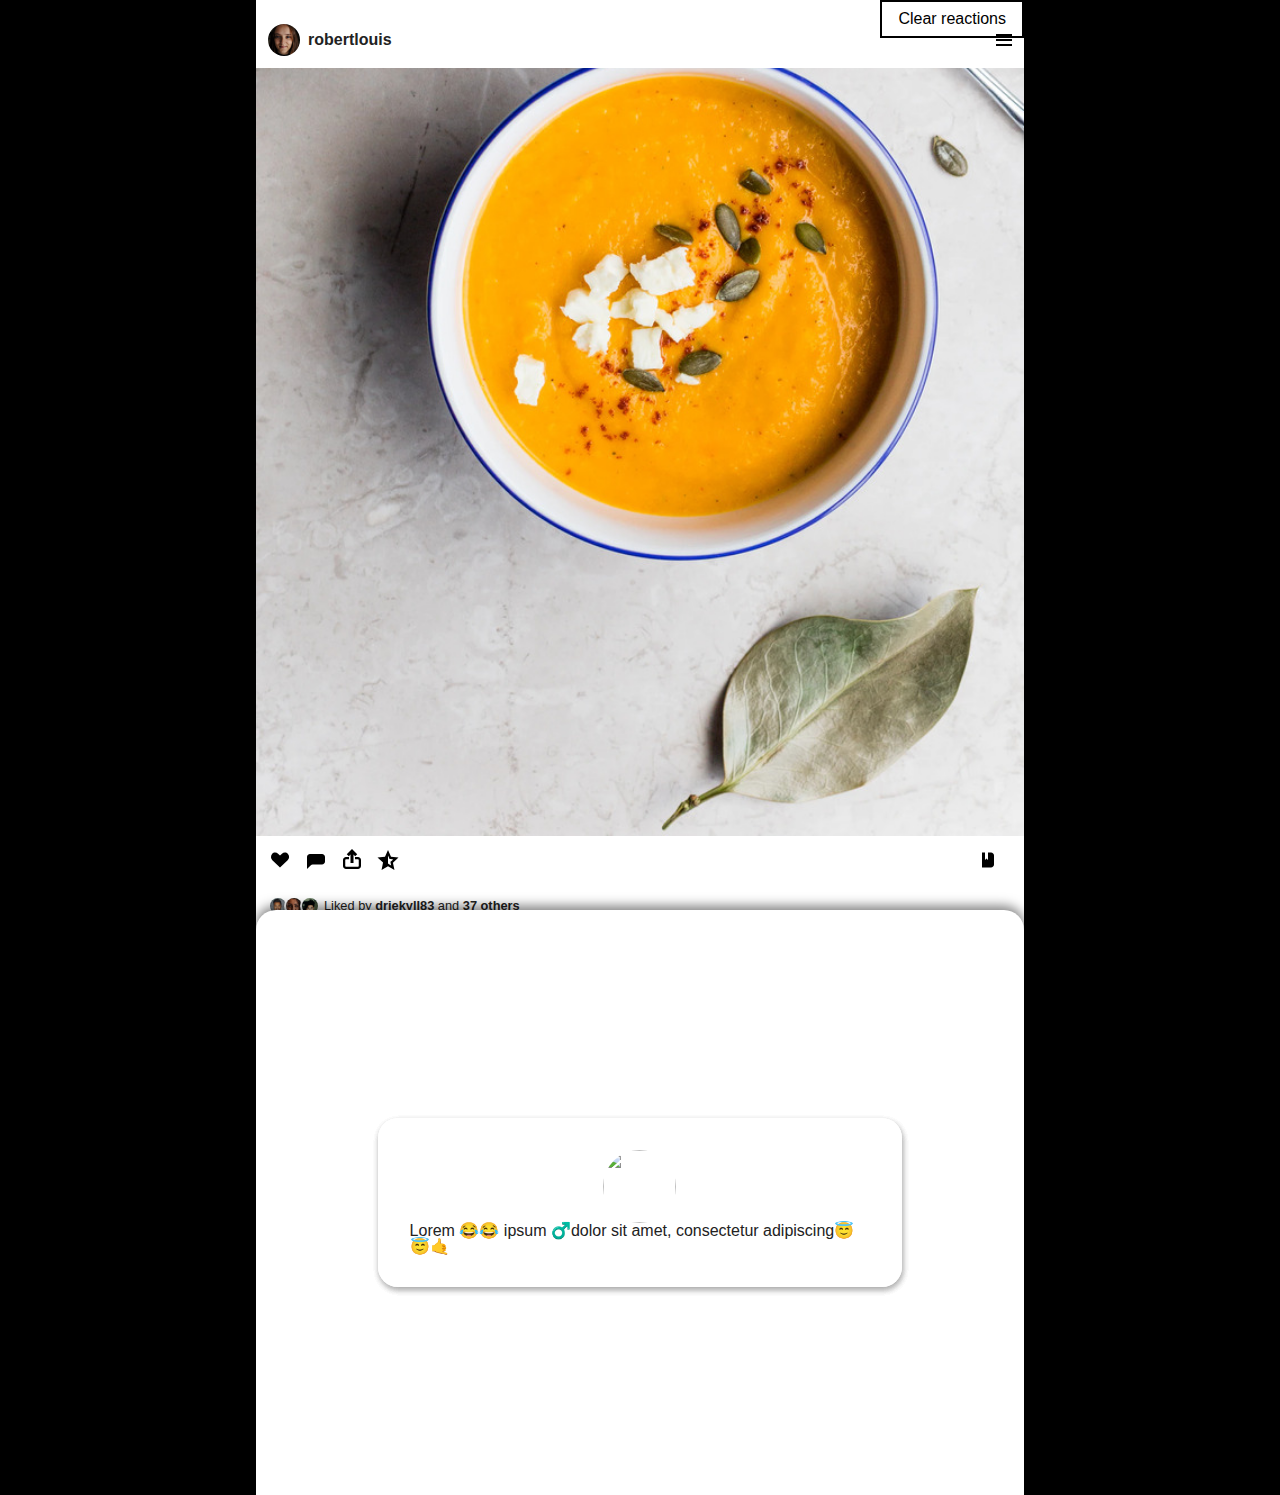
==== index.html @ 5d368ffd "code cleanup" ====
<!DOCTYPE html>
<html lang="en">
<head>
    <meta charset="UTF-8">
    <meta http-equiv="X-UA-Compatible" content="IE=edge">
    <meta name="viewport" content="width=device-width, initial-scale=1.0, minimum-scale=1.0, maximum-scale=1.0, user-scalable=no">
    <meta name="HandheldFriendly" content="true">
    <link rel="stylesheet" type="text/css" href="css/reset.css">
    <link rel="stylesheet" type="text/css" href="css/styles.css">
    <title>Assignment 1 - Designing Interactions</title>
    <script src="js/interact.min.js"></script>
</head>
<body id="body--index">
<div id="wrapper">
    <button type="button" onclick="clearReactions()" class="button button__clear">Clear reactions</button>
    <!-- post -->
    <div class="post__section">
        <div class="post__author">
            <div class="post__author__avatar">
                <img src="images/face-04.jpg" alt="">
            </div>
            <div class="post__author__name">robertlouis</div>
            <div class="post__author__menu">
                <img src="images/genericons/menu.svg" alt="">
            </div>
        </div>
        <div class="post__image">
            <img src="images/post-01.jpg" alt="">
        </div>
        <div class="post__actions">
            <div class="post__actions__like"><img src="images/genericons/heart.svg" alt=""></div>
            <div class="post__actions__comment"><img src="images/genericons/comment.svg" alt=""></div>
            <div class="post__actions__share"><img src="images/genericons/share.svg" alt=""></div>
            <button onclick="showDrawer()" class="post__actions__feedback">
                <img src="images/genericons/star-half.svg" alt=""></button>
            <div class="post__actions__bookmark"><img src="images/genericons/book.svg" alt=""></div>
        </div>
        <div class="post__meta">
                <span class="post__meta__avatars">
                    <span class="post__meta__avatar__image"><img src="images/face-01.jpg" alt=""></span>
                    <span class="post__meta__avatar__image"><img src="images/face-02.jpg" alt=""></span>
                    <span class="post__meta__avatar__image"><img src="images/face-03.jpg" alt=""></span>
                </span>
            Liked by&nbsp;
            <span class="post__meta__name">drjekyll83</span>
            &nbsp;and&nbsp;
            <span class="post__meta__others">37 others</span>
        </div>
        <div class="post__comments">
            <div class="post__comments__single">
                <span class="post__comments__single__author">@drjekyll83</span>
                <span class="post__comments__single__content">disco em plena sexta-feira de pandemia. 🤘</span>
            </div>
            <div class="post__comments__single">
                <span class="post__comments__single__author">@hydeinshadows</span>
                <span class="post__comments__single__content">infantilidade alienada do breganejo e abundam...</span>
            </div>
        </div>
    </div>
    <!-- hidden comments -->
    <div class="comment__section comment__section--hidden">
        <ol class="comments__wrapper">
            <li id="comment--1" class="comment draggable" style="z-index: 5">
                <img src="https://avataaars.io/?avatarStyle=Circle&topType=NoHair&accessoriesType=Sunglasses&hairColor=PastelPink&facialHairType=BeardMagestic&facialHairColor=BrownDark&clotheType=Hoodie&clotheColor=Gray01&eyeType=EyeRoll&eyebrowType=UpDownNatural&mouthType=Serious&skinColor=Black" style="display: block; height: 73px; width: 73px; border-radius: 100%;" alt="">
                <p>Lorem 😂😂 ipsum ️‍♂️dolor sit️ amet, consectetur adipiscing😇😇🤙</p>
            </li>
            <li id="comment--2" class="comment draggable" style="z-index: 4">
                <img src="https://avataaars.io/?avatarStyle=Circle&topType=LongHairBob&accessoriesType=Prescription01&hairColor=Black&facialHairType=Blank&clotheType=BlazerShirt&eyeType=Default&eyebrowType=RaisedExcited&mouthType=Grimace&skinColor=Brown" style="display: block; height: 73px; width: 73px; border-radius: 100%;" alt="">
                <p>Lorem 😂😂 ipsum ️‍♂️dolor sit️ amet, consectetur adipiscing😇😇🤙</p>
            </li>
            <li id="comment--3" class="comment draggable" style="z-index: 3">
                <img src="https://avataaars.io/?avatarStyle=Circle&topType=LongHairShavedSides&accessoriesType=Prescription01&facialHairType=BeardMagestic&facialHairColor=Brown&clotheType=ShirtCrewNeck&clotheColor=Heather&eyeType=Wink&eyebrowType=RaisedExcited&mouthType=Tongue&skinColor=Tanned'" style="display: block; height: 73px; width: 73px; border-radius: 100%;" alt="">
                <p>Lorem 😂😂 ipsum ️‍♂️dolor sit️ amet, consectetur adipiscing😇😇🤙</p>
            </li>
            <li id="comment--4" class="comment draggable" style="z-index: 2">
                <img src="https://avataaars.io/?avatarStyle=Circle&topType=LongHairFrida&accessoriesType=Round&facialHairType=Blank&clotheType=BlazerSweater&eyeType=Surprised&eyebrowType=FlatNatural&mouthType=Disbelief&skinColor=Pale" style="display: block; height: 73px; width: 73px; border-radius: 100%;" alt="">
                <p>Lorem 😂😂 ipsum ️‍♂️dolor sit️ amet, consectetur adipiscing😇😇🤙</p>
            </li>
            <li id="comment--5" class="comment comment--last" style="z-index: 1">
                <a href="stats.html" class="button button__stats">Go to stats</a>
            </li>
        </ol>
        <div class="dropzones__wrapper dropzones--hidden">
            <div class="dropzones__rotator">
                <div id="like-dropzone" class="dropzone"></div>
                <div id="dislike-dropzone" class="dropzone"></div>
                <div id="superLike-dropzone" class="dropzone"></div>
                <div id="superDislike-dropzone" class="dropzone"></div>
            </div>
        </div>
    </div>

</div>
<script defer src="js/script.js"></script>
</body>
</html>
---- css/styles.css ----
html, body, #wrapper {
    touch-action: none; /* disable zoom and other gestures on mobile */
}

body {
    overflow-y: hidden;
    font-family: sans-serif;
    background-color: #000;
}

h1 {
    font-family: sans-serif;
    font-weight: bold;
    font-size: 2rem;
}

#wrapper {
    max-width: 768px;
    height: 100vh;
    margin: 0 auto;
    padding: 0;
    position: relative;
    box-sizing: border-box;
    z-index: 1; /* needed for post__section */
}

.button {
    position: absolute;
    padding: 0.5rem 1rem;
    border: 2px solid black;
    font-family: sans-serif;
    color: black;
    display: block;
    width: max-content;
}

.button:hover {
    color: white;
    background-color: black;
}

.button__stats {
    left: 0;
    border-radius: 100px;
    position: relative;
    padding: 1rem 2rem;
}

.button__clear {
    right: 0;
}

.post__section {
    position: relative;
    z-index: -1;
    display: flex;
    flex-direction: column;
    padding: 24px 0;
    background-color: #fff;
    font-size: 1.0rem;
    font-family: 'Helvetica Neue', 'Helvetica', 'Arial', sans-serif;
    border-radius: 0;
    transform: scale(1, 1);
    transition: all 350ms cubic-bezier(0.25, 1, 0.5, 1);
}

.post__section--smaller {
    border-radius: 20px;
    transform: scale(0.9, 0.9);
}

.post__section article {
    width: max-content;
    margin: 0 auto;
    display: flex;
    flex-direction: column;
    padding: 1rem;
    background-color: white;
    box-shadow: 1px 3px 6px rgba(0, 0, 0, 0.1);
}

.comment__section {
    width: 100%;
    height: 65vh;
    position: absolute;
    background-color: #fff;
    transition: all 350ms cubic-bezier(0.25, 1, 0.5, 1);
    box-shadow: 0 -4px 12px rgba(0, 0, 0, 0.5);
    border-radius: 20px 20px 0 0;
    overflow: hidden;
    bottom: 0;
}

.comment__section--hidden {
    bottom: calc(-65vh - 10px);
}

.comments__wrapper {
    display: flex;
    justify-content: center;
    align-items: center;
    position: absolute;
    top: 50%;
    left: 50%;
    right: 50%;
    bottom: 50%;
    width: 100%;
    transform: translate(-50%, -50%);
    height: 200px;
    z-index: 1;
}

.comment {
    position: absolute;
    font-family: sans-serif;
    font-size: 1rem;
    padding: 2rem;
    display: flex;
    background-color: white;
    box-shadow: 1px 3px 6px rgba(0, 0, 0, 0.1);
    z-index: 1;
    width: 60%;
    border-radius: 20px;
    flex-direction: column;
    justify-content: center;
    align-items: center;
    transition: background-color 350ms cubic-bezier(0.25, 1, 0.5, 1), border-radius 350ms cubic-bezier(0.25, 1, 0.5, 1), width 350ms cubic-bezier(0.25, 1, 0.5, 1), transform 350ms, opacity 350ms;
}

.comment img, .comment p {
    pointer-events: none;
    -webkit-touch-callout: none; /* iOS Safari */
    -webkit-user-select: none; /* Safari */
    -khtml-user-select: none; /* Konqueror HTML */
    -moz-user-select: none; /* Old versions of Firefox */
    -ms-user-select: none; /* Internet Explorer/Edge */
    user-select: none;
    /* Non-prefixed version, currently
                                     supported by Chrome, Edge, Opera and Firefox */
}

.comment--last {
    width: fit-content;
    border-radius: 20px;
    background-color: transparent;
    box-shadow: none;
    pointer-events: auto;
}

.comment:first-of-type {
    z-index: 2;
}

.comment--dragging {
    border-radius: 100%;
    width: 73px;
    height: 73px;
    padding: 0;
    transition: background-color 350ms cubic-bezier(0.25, 1, 0.5, 1), border-radius 350ms cubic-bezier(0.25, 1, 0.5, 1), width 350ms cubic-bezier(0.25, 1, 0.5, 1), transform 0ms, opacity 350ms;
}

.comment--hidden {
    transform: translateY(100%);
    opacity: 0;
}

.comment--dragging p {
    opacity: 0;
    width: 0;
    height: 0;
}

.dropzones__wrapper {
    position: relative;
    width: 100%;
    height: 100%;
    min-height: 300px;
    display: block;
    overflow: hidden;
    background-color: white;
}

.dropzones--hidden {
    display: none;
}

.dropzones--hidden .dropzones__rotator {
    opacity: 0;
}

.dropzones__rotator {
    transform: rotate(45deg) scale(1.5);
    margin: 0 auto;
    height: 100%;
    width: 100%;
    transition: opacity 350ms cubic-bezier(0.25, 1, 0.5, 1);
}

.dropzone {
    z-index: 0;
    position: absolute;
    width: 50%;
    height: 50%;
    background: var(--dropzoneColor, #fff);
    transition: 0.2s;
}

.drop-target {
    filter: brightness(80%)
}

#like-dropzone {
    left: 0;
    top: 0;
    --dropzoneColor: linear-gradient(45deg, #F7C773 0%, #F8B27E 100%);
}

#dislike-dropzone {
    right: 0;
    top: 0;
    --dropzoneColor: linear-gradient(90deg, #FD8980 0%, #D45E70 102.43%);
}

#superLike-dropzone {
    bottom: 0;
    left: 0;
    --dropzoneColor: linear-gradient(180deg, #52C1EB 0%, #6D8DD5 100%);
}

#superDislike-dropzone {
    bottom: 0;
    right: 0;
    --dropzoneColor: linear-gradient(270deg, #53F6CF 0%, #4CEA8D 100%);
}

#body--stats li {
    margin: 1rem 0;
    font-family: sans-serif;
    font-size: 1.75rem;
}

#body--stats li span {
    font-weight: bold;
}

/* post */
.post__author {
    display: flex;
    flex-direction: row;
    align-items: center;
    margin: 0 0 12px;
    padding: 0 12px;
}

.post__author__avatar {
    display: flex;
    flex-direction: row;
    align-items: center;
    flex-grow: 0;
    width: 32px;
    height: 32px;
    margin-right: 8px;
    border-radius: 50%;
    overflow: hidden;
}

.post__author__avatar img {
    width: 100%;
    height: auto;
}

.post__author__name {
    flex-grow: 1;
    font-weight: 600;
}

.post__author__menu {
    flex-grow: 0;
}

.post__author__menu img {
    width: 16px;
    height: 16px;
}

.post__image {
    display: flex;
    flex-direction: row;
    align-items: flex-end;
    width: 100%;
    height: 0;
    padding-top: 100%; /* hack to make height equal to width */
    margin: 0 0 12px;
    overflow: hidden;
}

.post__image img {
    width: 100%;
    height: auto;
}

.post__actions {
    display: flex;
    flex-direction: row;
    align-items: center;
    width: auto;
    margin: 0 0 24px;
    padding: 0 12px;
}

.post__actions__like,
.post__actions__comment,
.post__actions__share,
.post__actions__feedback,
.post__actions__bookmark {
    margin-right: 12px;
}

.post__actions__like img,
.post__actions__comment img,
.post__actions__share img,
.post__actions__feedback img,
.post__actions__bookmark img {
    width: 24px;
    height: 24px;
}

.post__actions__bookmark {
    margin-left: auto;
}

.post__meta {
    display: flex;
    flex-direction: row;
    align-items: center;
    width: auto;
    margin: 0 0 24px;
    padding: 0 12px;
    font-size: 0.8rem;
}

.post__meta__avatars {
    display: flex;
    flex-direction: row;
    align-items: center;
    margin-right: 8px;
}

.post__meta__avatar__image {
    width: 16px;
    height: 16px;
    margin-right: -4px;
    border-radius: 50%;
    border: 2px solid #fff;
    overflow: hidden;
}

.post__meta__avatar__image img {
    width: 100%;
    height: auto;
}

.post__meta__name,
.post__meta__others {
    font-weight: 600;
}

.post__comments {
    display: block;
    width: auto;
    margin: 0 0 12px;
    padding: 0 12px;
    font-size: 0.9rem;
}

.post__comments__single {
    display: block;
    margin: 0 0 12px;
}

.post__comments__single__author {
    font-weight: 600;
}

.post__comments__single__content {
}
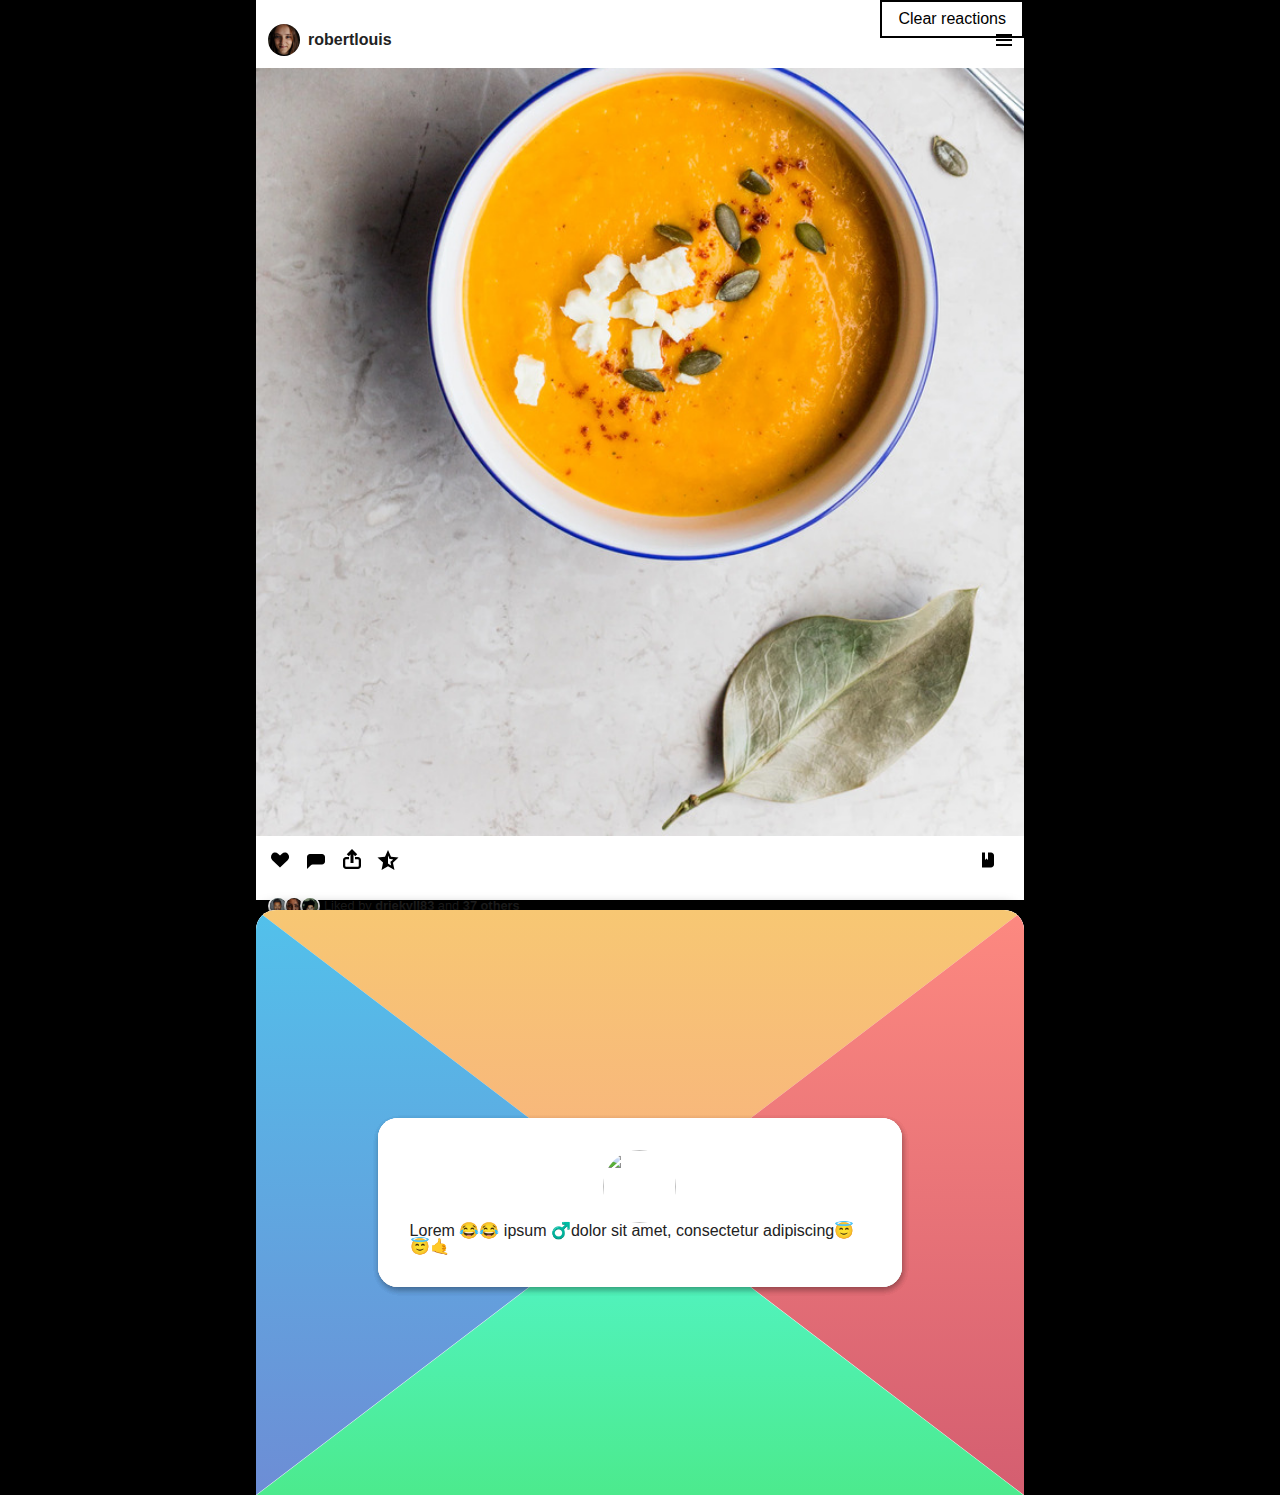
==== commit c9b5decf: "replace rotated square elements with svg for drop zones" ====
--- a/index.html
+++ b/index.html
@@ -81,11 +81,51 @@
             </li>
         </ol>
         <div class="dropzones__wrapper dropzones--hidden">
-            <div class="dropzones__rotator">
-                <div id="like-dropzone" class="dropzone"></div>
-                <div id="dislike-dropzone" class="dropzone"></div>
-                <div id="superLike-dropzone" class="dropzone"></div>
-                <div id="superDislike-dropzone" class="dropzone"></div>
+            <!--
+            <div id="like-dropzone" class="dropzone"></div>
+            <div id="dislike-dropzone" class="dropzone"></div>
+            <div id="superLike-dropzone" class="dropzone"></div>
+            <div id="superDislike-dropzone" class="dropzone"></div>
+            -->
+
+            <div id="dropzone__up-container">
+                <svg id="like-dropzone" class="dropzone" width="100%" height="100%" viewBox="0 0 100 100" preserveAspectRatio="none" xmlns="http://www.w3.org/2000/svg">
+                    <linearGradient x1="0" y1="0" x2="0" y2="100%" id="gradient-up">
+                        <stop class="dropzone-gradient-up--top" offset="0"/>
+                        <stop class="dropzone-gradient-up--bottom" offset="100%"/>
+                    </linearGradient>
+                    <path d="M0,0L50,100L100,0L0,0Z" fill="url(#gradient-up)" />
+                </svg>
+            </div>
+
+            <div id="dropzone__right-container">
+                <svg id="dislike-dropzone" class="dropzone" width="100%" height="100%" viewBox="0 0 100 100" preserveAspectRatio="none" xmlns="http://www.w3.org/2000/svg">
+                    <linearGradient x1="0" y1="0" x2="0" y2="100%" id="gradient-right">
+                        <stop class="dropzone-gradient-right--top" offset="0"/>
+                        <stop class="dropzone-gradient-right--bottom" offset="100%"/>
+                    </linearGradient>
+                    <path d="M0,50L100,100L100,0L0,50Z" fill="url(#gradient-right)" />
+                </svg>
+            </div>
+
+            <div id="dropzone__down-container">
+                <svg id="superDislike-dropzone" class="dropzone" width="100%" height="100%" viewBox="0 0 100 100" preserveAspectRatio="none" xmlns="http://www.w3.org/2000/svg">
+                    <linearGradient x1="0" y1="0" x2="0" y2="100%" id="gradient-down">
+                        <stop class="dropzone-gradient-down--top" offset="0"/>
+                        <stop class="dropzone-gradient-down--bottom" offset="100%"/>
+                    </linearGradient>
+                    <path d="M0,100L100,100L50,0L0,100Z" fill="url(#gradient-down)" />
+                </svg>
+            </div>
+
+            <div id="dropzone__left-container">
+                <svg id="superLike-dropzone" class="dropzone" width="100%" height="100%" viewBox="0 0 100 100" preserveAspectRatio="none" xmlns="http://www.w3.org/2000/svg">
+                    <linearGradient x1="0" y1="0" x2="0" y2="100%" id="gradient-left">
+                        <stop class="dropzone-gradient-left--top" offset="0"/>
+                        <stop class="dropzone-gradient-left--bottom" offset="100%"/>
+                    </linearGradient>
+                    <path d="M0,100L100,50L0,0L0,100Z" fill="url(#gradient-left)" />
+                </svg>
             </div>
         </div>
     </div>
--- a/css/styles.css
+++ b/css/styles.css
@@ -1,3 +1,14 @@
+:root {
+    --dropzone-up--top: #F7C773;
+    --dropzone-up--bottom: #F8B27E;
+    --dropzone-right--top: #FD8980;
+    --dropzone-right--bottom: #D45E70;
+    --dropzone-left--top: #52C1EB;
+    --dropzone-left--bottom: #6D8DD5;
+    --dropzone-down--top: #53F6CF;
+    --dropzone-down--bottom: #4CEA8D;
+}
+
 html, body, #wrapper {
     touch-action: none; /* disable zoom and other gestures on mobile */
 }
@@ -52,9 +63,9 @@
 
 .post__section {
     position: relative;
-    z-index: -1;
     display: flex;
     flex-direction: column;
+    height: calc(100% - 48px);
     padding: 24px 0;
     background-color: #fff;
     font-size: 1.0rem;
@@ -62,6 +73,7 @@
     border-radius: 0;
     transform: scale(1, 1);
     transition: all 350ms cubic-bezier(0.25, 1, 0.5, 1);
+    z-index: -1;
 }
 
 .post__section--smaller {
@@ -181,15 +193,15 @@
 }
 
 .dropzones--hidden {
-    display: none;
+    /*display: none;*/
 }
 
 .dropzones--hidden .dropzones__rotator {
-    opacity: 0;
+    /*opacity: 0;*/
 }
 
 .dropzones__rotator {
-    transform: rotate(45deg) scale(1.5);
+    /*transform: rotate(45deg) scale(1.5);*/
     margin: 0 auto;
     height: 100%;
     width: 100%;
@@ -199,9 +211,10 @@
 .dropzone {
     z-index: 0;
     position: absolute;
-    width: 50%;
-    height: 50%;
-    background: var(--dropzoneColor, #fff);
+    width: 100%;
+    height: 100%;
+    /*background: var(--dropzoneColor, #fff);*/
+    background-color: transparent;
     transition: 0.2s;
 }
 
@@ -212,25 +225,98 @@
 #like-dropzone {
     left: 0;
     top: 0;
-    --dropzoneColor: linear-gradient(45deg, #F7C773 0%, #F8B27E 100%);
+    /*--dropzoneColor: linear-gradient(45deg, #F7C773 0%, #F8B27E 100%);*/
+    background-color: transparent;
 }
 
 #dislike-dropzone {
     right: 0;
     top: 0;
-    --dropzoneColor: linear-gradient(90deg, #FD8980 0%, #D45E70 102.43%);
+    /*--dropzoneColor: linear-gradient(90deg, #FD8980 0%, #D45E70 102.43%);*/
+    background-color: transparent;
 }
 
 #superLike-dropzone {
     bottom: 0;
     left: 0;
-    --dropzoneColor: linear-gradient(180deg, #52C1EB 0%, #6D8DD5 100%);
+    /*--dropzoneColor: linear-gradient(180deg, #52C1EB 0%, #6D8DD5 100%);*/
+    background-color: transparent;
 }
 
 #superDislike-dropzone {
     bottom: 0;
     right: 0;
-    --dropzoneColor: linear-gradient(270deg, #53F6CF 0%, #4CEA8D 100%);
+    /*--dropzoneColor: linear-gradient(270deg, #53F6CF 0%, #4CEA8D 100%);*/
+    background-color: transparent;
+}
+
+#dropzone__up-container {
+    /* top */
+    position: absolute;
+    top: 0;
+    bottom: 50%;
+    left: 0;
+    right: 0;
+}
+
+#dropzone__right-container {
+    /* right */
+    position: absolute;
+    top: 0;
+    bottom: 0;
+    left: 50%;
+    right: 0;
+}
+
+#dropzone__down-container {
+    /* bottom */
+    position: absolute;
+    top: 50%;
+    bottom: 0;
+    left: 0;
+    right: 0;
+}
+
+#dropzone__left-container {
+    /* left */
+    position: absolute;
+    top: 0;
+    bottom: 0;
+    left: 0;
+    right: 50%;
+}
+
+/* svg gradients */
+.dropzone-gradient-up--top {
+    stop-color: var(--dropzone-up--top);
+}
+
+.dropzone-gradient-up--bottom {
+    stop-color: var(--dropzone-up--bottom);
+}
+
+.dropzone-gradient-right--top {
+    stop-color: var(--dropzone-right--top);
+}
+
+.dropzone-gradient-right--bottom {
+    stop-color: var(--dropzone-right--bottom);
+}
+
+.dropzone-gradient-left--top {
+    stop-color: var(--dropzone-left--top);
+}
+
+.dropzone-gradient-left--bottom {
+    stop-color: var(--dropzone-left--bottom);
+}
+
+.dropzone-gradient-down--top {
+    stop-color: var(--dropzone-down--top);
+}
+
+.dropzone-gradient-down--bottom {
+    stop-color: var(--dropzone-down--bottom);
 }
 
 #body--stats li {
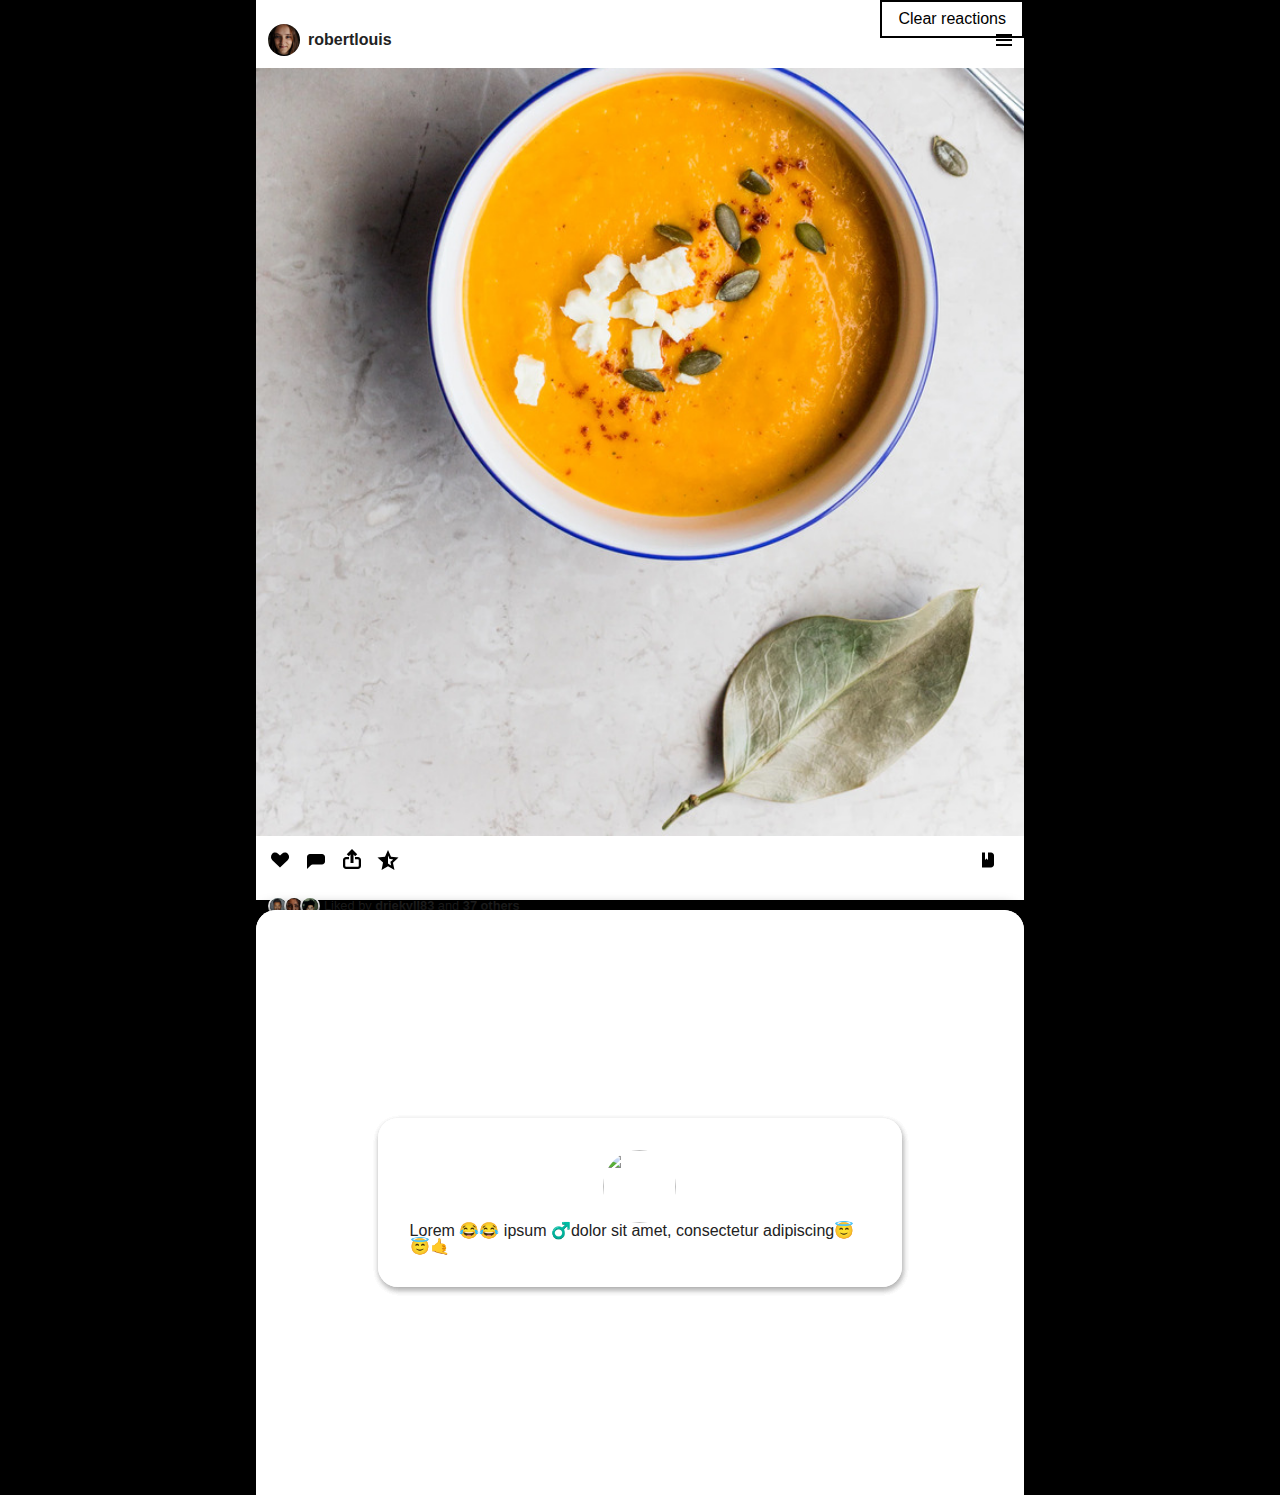
==== commit 96b7827e: "dropzone opacity transition fix" ====
--- a/index.html
+++ b/index.html
@@ -81,51 +81,53 @@
             </li>
         </ol>
         <div class="dropzones__wrapper dropzones--hidden">
-            <!--
-            <div id="like-dropzone" class="dropzone"></div>
-            <div id="dislike-dropzone" class="dropzone"></div>
-            <div id="superLike-dropzone" class="dropzone"></div>
-            <div id="superDislike-dropzone" class="dropzone"></div>
-            -->
+            <div class="dropzones__container dropzones__container--hidden">
+                <!--
+                <div id="like-dropzone" class="dropzone"></div>
+                <div id="dislike-dropzone" class="dropzone"></div>
+                <div id="superLike-dropzone" class="dropzone"></div>
+                <div id="superDislike-dropzone" class="dropzone"></div>
+                -->
 
-            <div id="dropzone__up-container">
-                <svg id="like-dropzone" class="dropzone" width="100%" height="100%" viewBox="0 0 100 100" preserveAspectRatio="none" xmlns="http://www.w3.org/2000/svg">
-                    <linearGradient x1="0" y1="0" x2="0" y2="100%" id="gradient-up">
-                        <stop class="dropzone-gradient-up--top" offset="0"/>
-                        <stop class="dropzone-gradient-up--bottom" offset="100%"/>
-                    </linearGradient>
-                    <path d="M0,0L50,100L100,0L0,0Z" fill="url(#gradient-up)" />
-                </svg>
-            </div>
+                <div id="dropzone__up-container">
+                    <svg id="like-dropzone" class="dropzone" width="100%" height="100%" viewBox="0 0 100 100" preserveAspectRatio="none" xmlns="http://www.w3.org/2000/svg">
+                        <linearGradient x1="0" y1="0" x2="0" y2="100%" id="gradient-up">
+                            <stop class="dropzone-gradient-up--top" offset="0"/>
+                            <stop class="dropzone-gradient-up--bottom" offset="100%"/>
+                        </linearGradient>
+                        <path d="M0,0L50,100L100,0L0,0Z" fill="url(#gradient-up)" />
+                    </svg>
+                </div>
 
-            <div id="dropzone__right-container">
-                <svg id="dislike-dropzone" class="dropzone" width="100%" height="100%" viewBox="0 0 100 100" preserveAspectRatio="none" xmlns="http://www.w3.org/2000/svg">
-                    <linearGradient x1="0" y1="0" x2="0" y2="100%" id="gradient-right">
-                        <stop class="dropzone-gradient-right--top" offset="0"/>
-                        <stop class="dropzone-gradient-right--bottom" offset="100%"/>
-                    </linearGradient>
-                    <path d="M0,50L100,100L100,0L0,50Z" fill="url(#gradient-right)" />
-                </svg>
-            </div>
+                <div id="dropzone__right-container">
+                    <svg id="dislike-dropzone" class="dropzone" width="100%" height="100%" viewBox="0 0 100 100" preserveAspectRatio="none" xmlns="http://www.w3.org/2000/svg">
+                        <linearGradient x1="0" y1="0" x2="0" y2="100%" id="gradient-right">
+                            <stop class="dropzone-gradient-right--top" offset="0"/>
+                            <stop class="dropzone-gradient-right--bottom" offset="100%"/>
+                        </linearGradient>
+                        <path d="M0,50L100,100L100,0L0,50Z" fill="url(#gradient-right)" />
+                    </svg>
+                </div>
 
-            <div id="dropzone__down-container">
-                <svg id="superDislike-dropzone" class="dropzone" width="100%" height="100%" viewBox="0 0 100 100" preserveAspectRatio="none" xmlns="http://www.w3.org/2000/svg">
-                    <linearGradient x1="0" y1="0" x2="0" y2="100%" id="gradient-down">
-                        <stop class="dropzone-gradient-down--top" offset="0"/>
-                        <stop class="dropzone-gradient-down--bottom" offset="100%"/>
-                    </linearGradient>
-                    <path d="M0,100L100,100L50,0L0,100Z" fill="url(#gradient-down)" />
-                </svg>
-            </div>
+                <div id="dropzone__down-container">
+                    <svg id="superDislike-dropzone" class="dropzone" width="100%" height="100%" viewBox="0 0 100 100" preserveAspectRatio="none" xmlns="http://www.w3.org/2000/svg">
+                        <linearGradient x1="0" y1="0" x2="0" y2="100%" id="gradient-down">
+                            <stop class="dropzone-gradient-down--top" offset="0"/>
+                            <stop class="dropzone-gradient-down--bottom" offset="100%"/>
+                        </linearGradient>
+                        <path d="M0,100L100,100L50,0L0,100Z" fill="url(#gradient-down)" />
+                    </svg>
+                </div>
 
-            <div id="dropzone__left-container">
-                <svg id="superLike-dropzone" class="dropzone" width="100%" height="100%" viewBox="0 0 100 100" preserveAspectRatio="none" xmlns="http://www.w3.org/2000/svg">
-                    <linearGradient x1="0" y1="0" x2="0" y2="100%" id="gradient-left">
-                        <stop class="dropzone-gradient-left--top" offset="0"/>
-                        <stop class="dropzone-gradient-left--bottom" offset="100%"/>
-                    </linearGradient>
-                    <path d="M0,100L100,50L0,0L0,100Z" fill="url(#gradient-left)" />
-                </svg>
+                <div id="dropzone__left-container">
+                    <svg id="superLike-dropzone" class="dropzone" width="100%" height="100%" viewBox="0 0 100 100" preserveAspectRatio="none" xmlns="http://www.w3.org/2000/svg">
+                        <linearGradient x1="0" y1="0" x2="0" y2="100%" id="gradient-left">
+                            <stop class="dropzone-gradient-left--top" offset="0"/>
+                            <stop class="dropzone-gradient-left--bottom" offset="100%"/>
+                        </linearGradient>
+                        <path d="M0,100L100,50L0,0L0,100Z" fill="url(#gradient-left)" />
+                    </svg>
+                </div>
             </div>
         </div>
     </div>
--- a/css/styles.css
+++ b/css/styles.css
@@ -196,12 +196,11 @@
     /*display: none;*/
 }
 
-.dropzones--hidden .dropzones__rotator {
-    /*opacity: 0;*/
-}
-
-.dropzones__rotator {
-    /*transform: rotate(45deg) scale(1.5);*/
+.dropzones--hidden .dropzones__container {
+    opacity: 0;
+}
+
+.dropzones__container {
     margin: 0 auto;
     height: 100%;
     width: 100%;
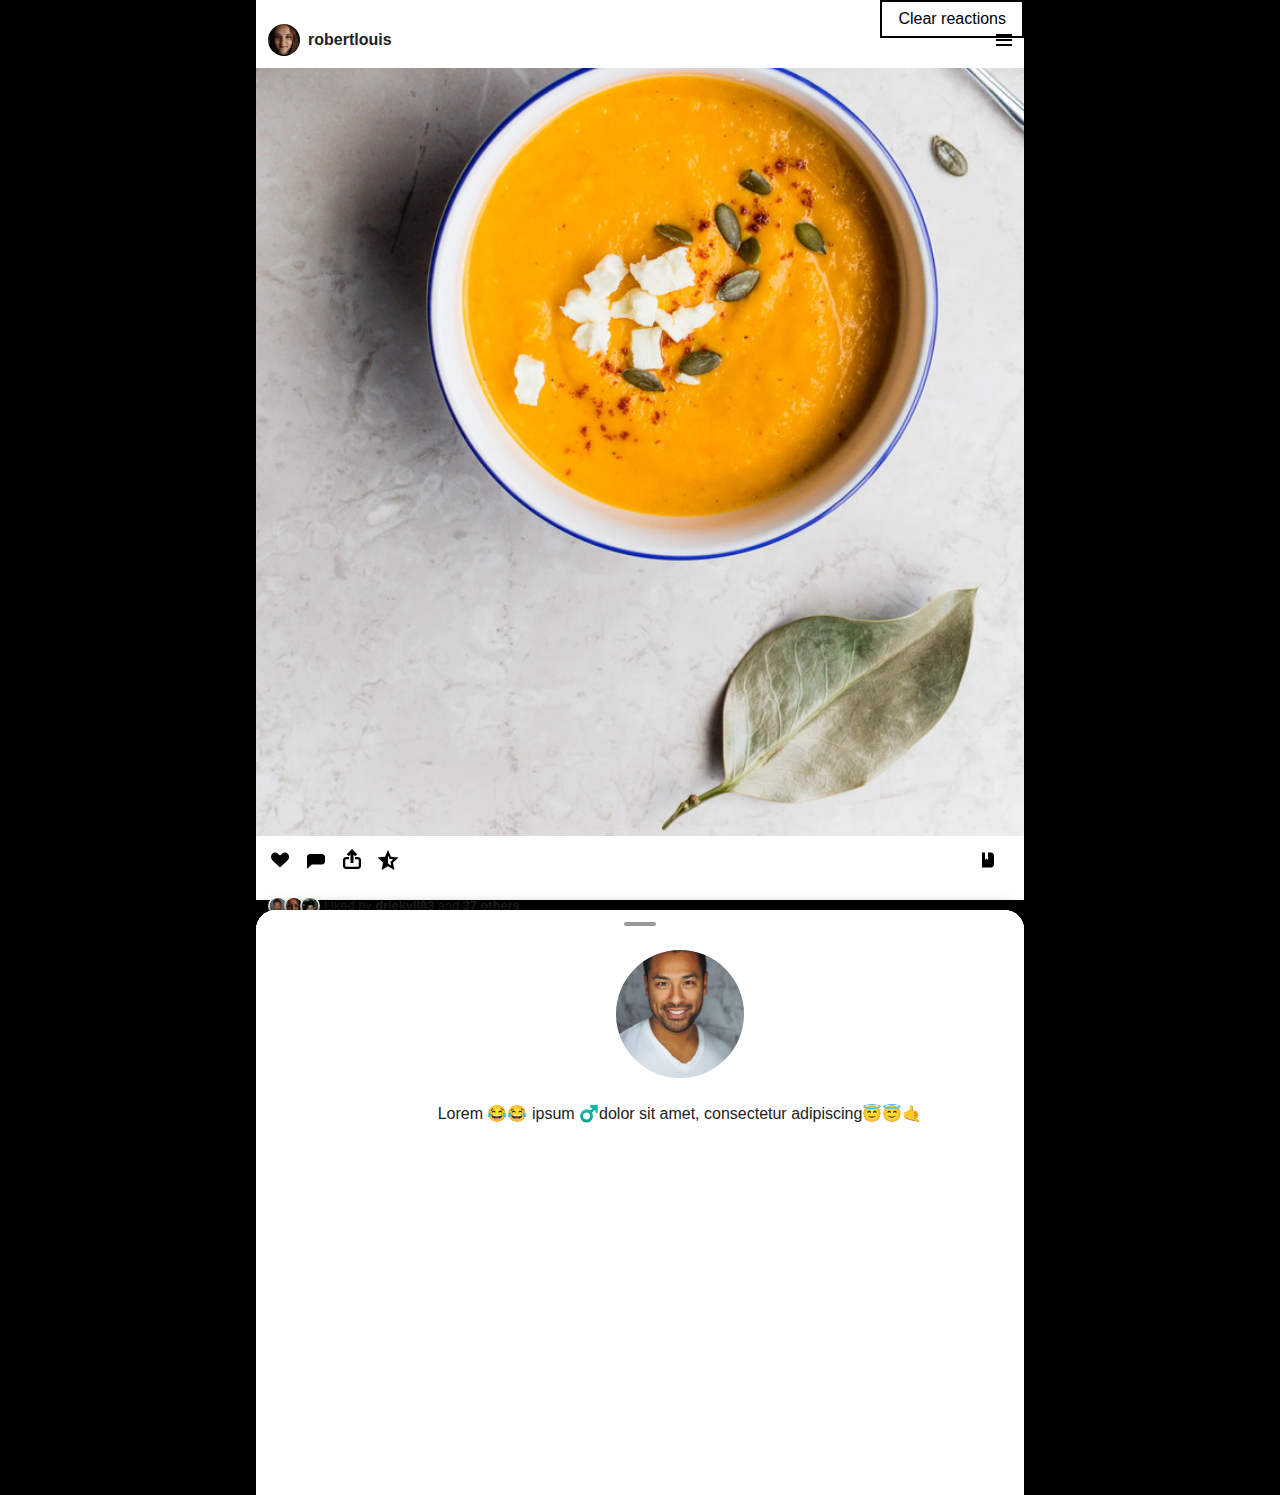
==== commit 483b5fb9: "minor changes" ====
--- a/index.html
+++ b/index.html
@@ -59,22 +59,39 @@
     </div>
     <!-- hidden comments -->
     <div class="comment__section comment__section--hidden">
+        <div id="comment__section__handle"></div>
         <ol class="comments__wrapper">
             <li id="comment--1" class="comment draggable" style="z-index: 5">
-                <img src="https://avataaars.io/?avatarStyle=Circle&topType=NoHair&accessoriesType=Sunglasses&hairColor=PastelPink&facialHairType=BeardMagestic&facialHairColor=BrownDark&clotheType=Hoodie&clotheColor=Gray01&eyeType=EyeRoll&eyebrowType=UpDownNatural&mouthType=Serious&skinColor=Black" style="display: block; height: 73px; width: 73px; border-radius: 100%;" alt="">
-                <p>Lorem 😂😂 ipsum ️‍♂️dolor sit️ amet, consectetur adipiscing😇😇🤙</p>
+                <div class="comment__inner">
+                    <div class="comment--avatar">
+                        <img src="images/face-01.jpg" alt="">
+                    </div>
+                    <p>Lorem 😂😂 ipsum ️‍♂️dolor sit️ amet, consectetur adipiscing😇😇🤙</p>
+                </div>
             </li>
             <li id="comment--2" class="comment draggable" style="z-index: 4">
-                <img src="https://avataaars.io/?avatarStyle=Circle&topType=LongHairBob&accessoriesType=Prescription01&hairColor=Black&facialHairType=Blank&clotheType=BlazerShirt&eyeType=Default&eyebrowType=RaisedExcited&mouthType=Grimace&skinColor=Brown" style="display: block; height: 73px; width: 73px; border-radius: 100%;" alt="">
-                <p>Lorem 😂😂 ipsum ️‍♂️dolor sit️ amet, consectetur adipiscing😇😇🤙</p>
+                <div class="comment__inner">
+                    <div class="comment--avatar">
+                        <img src="images/face-02.jpg" alt="">
+                    </div>
+                    <p>Lorem 😂😂 ipsum ️‍♂️dolor sit️ amet, consectetur adipiscing😇😇🤙</p>
+                </div>
             </li>
             <li id="comment--3" class="comment draggable" style="z-index: 3">
-                <img src="https://avataaars.io/?avatarStyle=Circle&topType=LongHairShavedSides&accessoriesType=Prescription01&facialHairType=BeardMagestic&facialHairColor=Brown&clotheType=ShirtCrewNeck&clotheColor=Heather&eyeType=Wink&eyebrowType=RaisedExcited&mouthType=Tongue&skinColor=Tanned'" style="display: block; height: 73px; width: 73px; border-radius: 100%;" alt="">
-                <p>Lorem 😂😂 ipsum ️‍♂️dolor sit️ amet, consectetur adipiscing😇😇🤙</p>
+                <div class="comment__inner">
+                    <div class="comment--avatar">
+                        <img src="images/face-03.jpg" alt="">
+                    </div>
+                    <p>Lorem 😂😂 ipsum ️‍♂️dolor sit️ amet, consectetur adipiscing😇😇🤙</p>
+                </div>
             </li>
             <li id="comment--4" class="comment draggable" style="z-index: 2">
-                <img src="https://avataaars.io/?avatarStyle=Circle&topType=LongHairFrida&accessoriesType=Round&facialHairType=Blank&clotheType=BlazerSweater&eyeType=Surprised&eyebrowType=FlatNatural&mouthType=Disbelief&skinColor=Pale" style="display: block; height: 73px; width: 73px; border-radius: 100%;" alt="">
-                <p>Lorem 😂😂 ipsum ️‍♂️dolor sit️ amet, consectetur adipiscing😇😇🤙</p>
+                <div class="comment__inner">
+                    <div class="comment--avatar">
+                        <img src="images/face-04.jpg" alt="">
+                    </div>
+                    <p>Lorem 😂😂 ipsum ️‍♂️dolor sit️ amet, consectetur adipiscing😇😇🤙</p>
+                </div>
             </li>
             <li id="comment--5" class="comment comment--last" style="z-index: 1">
                 <a href="stats.html" class="button button__stats">Go to stats</a>
--- a/css/styles.css
+++ b/css/styles.css
@@ -1,4 +1,5 @@
 :root {
+    --comment-avatar-size: 128px;
     --dropzone-up--top: #F7C773;
     --dropzone-up--bottom: #F8B27E;
     --dropzone-right--top: #FD8980;
@@ -101,54 +102,91 @@
     border-radius: 20px 20px 0 0;
     overflow: hidden;
     bottom: 0;
+
+    display: flex;
+    flex-direction: column;
+    align-items: center;
 }
 
 .comment__section--hidden {
     bottom: calc(-65vh - 10px);
 }
 
+#comment__section__handle {
+    display: block;
+    position: absolute;
+    width: 32px;
+    height: 4px;
+    margin: 0 auto;
+    border-radius: 2px;
+    background-color: #000;
+    opacity: 0.4;
+    top: 12px;
+    left: 0;
+    right: 0;
+    z-index: 1000;
+}
+
 .comments__wrapper {
     display: flex;
-    justify-content: center;
-    align-items: center;
-    position: absolute;
-    top: 50%;
-    left: 50%;
-    right: 50%;
-    bottom: 50%;
-    width: 100%;
-    transform: translate(-50%, -50%);
-    height: 200px;
+    align-items: flex-start;
+    flex-grow: 1;
+    position: relative;
+    width: 100%;
     z-index: 1;
 }
 
 .comment {
     position: absolute;
-    font-family: sans-serif;
-    font-size: 1rem;
-    padding: 2rem;
-    display: flex;
-    background-color: white;
-    box-shadow: 1px 3px 6px rgba(0, 0, 0, 0.1);
+    display: flex;
+    flex-direction: column;
+    align-items: center;
+    background-color: #fff;
+    /*box-shadow: 1px 0 6px rgba(0, 0, 0, 0.1);*/
     z-index: 1;
-    width: 60%;
+    width: auto;
+    height: 100%;
+    padding: 40px 40px 0;
     border-radius: 20px;
+    transition: background-color 350ms cubic-bezier(0.25, 1, 0.5, 1), border-radius 350ms cubic-bezier(0.25, 1, 0.5, 1), width 350ms cubic-bezier(0.25, 1, 0.5, 1), transform 350ms, opacity 350ms;
+}
+
+.comment__inner {
+    display: flex;
     flex-direction: column;
-    justify-content: center;
-    align-items: center;
-    transition: background-color 350ms cubic-bezier(0.25, 1, 0.5, 1), border-radius 350ms cubic-bezier(0.25, 1, 0.5, 1), width 350ms cubic-bezier(0.25, 1, 0.5, 1), transform 350ms, opacity 350ms;
-}
-
-.comment img, .comment p {
+    align-items: center;
+    min-width: 60vw;
+    min-height: 200px;
+}
+
+.comment__inner {
     pointer-events: none;
     -webkit-touch-callout: none; /* iOS Safari */
     -webkit-user-select: none; /* Safari */
     -khtml-user-select: none; /* Konqueror HTML */
     -moz-user-select: none; /* Old versions of Firefox */
     -ms-user-select: none; /* Internet Explorer/Edge */
-    user-select: none;
-    /* Non-prefixed version, currently
-                                     supported by Chrome, Edge, Opera and Firefox */
+    user-select: none; /* Non-prefixed version, currently supported by Chrome, Edge, Opera and Firefox */
+}
+
+.comment--avatar {
+    display: flex;
+    flex-direction: row;
+    align-items: center;
+    width: var(--comment-avatar-size);
+    height: var(--comment-avatar-size);
+    border-radius: 50%;
+    overflow: hidden;
+    margin-bottom: 28px;
+}
+
+.comment--avatar img {
+    width: 100%;
+    height: auto;
+}
+
+.comment p {
+    margin-bottom: 12px;
 }
 
 .comment--last {
@@ -164,9 +202,10 @@
 }
 
 .comment--dragging {
-    border-radius: 100%;
-    width: 73px;
-    height: 73px;
+    border-radius: 50%;
+    width: var(--comment-avatar-size);
+    height: var(--comment-avatar-size);
+    overflow: hidden;
     padding: 0;
     transition: background-color 350ms cubic-bezier(0.25, 1, 0.5, 1), border-radius 350ms cubic-bezier(0.25, 1, 0.5, 1), width 350ms cubic-bezier(0.25, 1, 0.5, 1), transform 0ms, opacity 350ms;
 }
@@ -183,10 +222,10 @@
 }
 
 .dropzones__wrapper {
-    position: relative;
+    position: absolute;
     width: 100%;
     height: 100%;
-    min-height: 300px;
+    /*min-height: 300px;*/
     display: block;
     overflow: hidden;
     background-color: white;
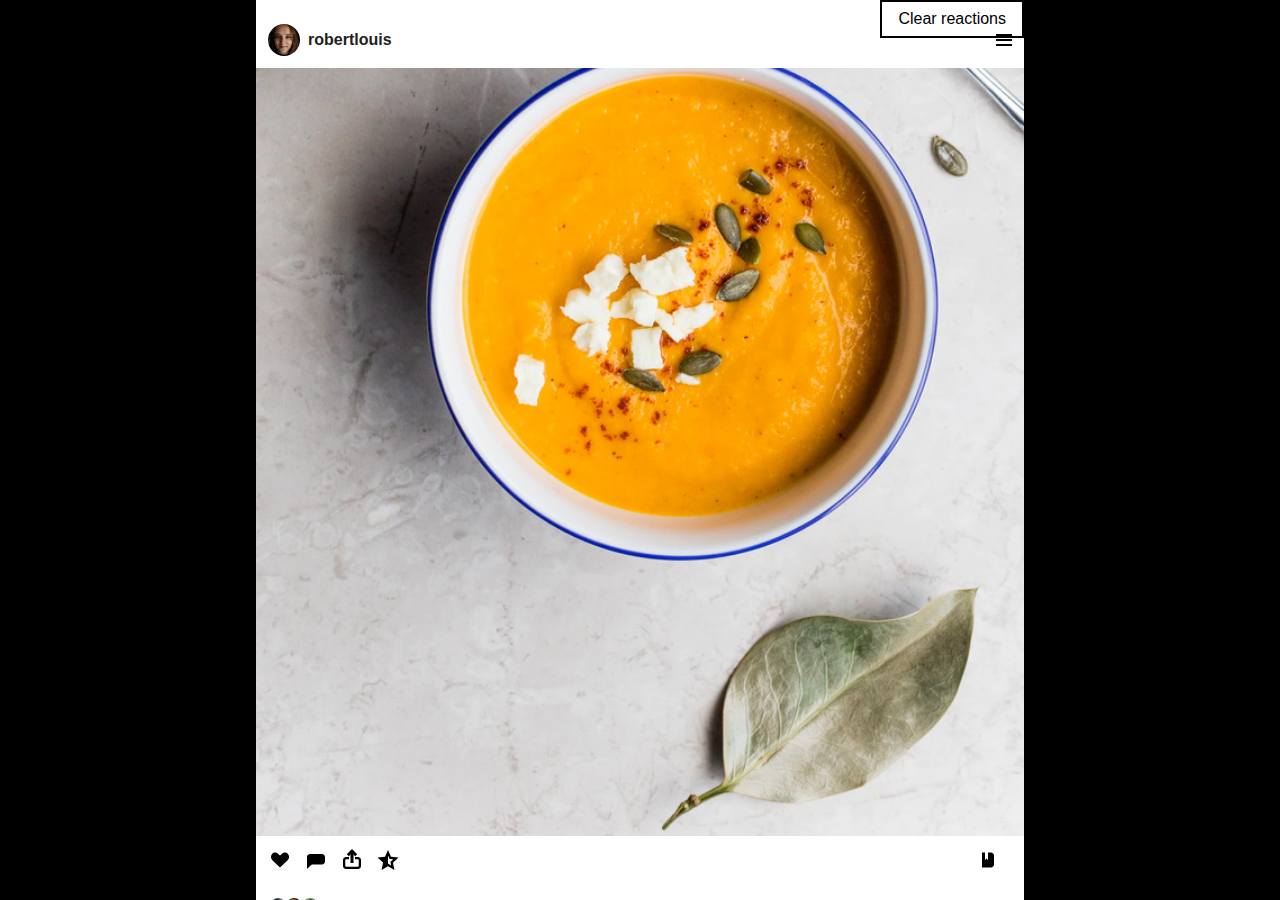
==== commit 9437a849: "replace svg's with canvas and clip-path" ====
--- a/index.html
+++ b/index.html
@@ -9,6 +9,7 @@
     <link rel="stylesheet" type="text/css" href="css/styles.css">
     <title>Assignment 1 - Designing Interactions</title>
     <script src="js/interact.min.js"></script>
+    <script src="js/canvas-demo.js"></script>
 </head>
 <body id="body--index">
 <div id="wrapper">
@@ -107,6 +108,7 @@
                 -->
 
                 <div id="dropzone__up-container">
+                    <!--
                     <svg id="like-dropzone" class="dropzone" width="100%" height="100%" viewBox="0 0 100 100" preserveAspectRatio="none" xmlns="http://www.w3.org/2000/svg">
                         <linearGradient x1="0" y1="0" x2="0" y2="100%" id="gradient-up">
                             <stop class="dropzone-gradient-up--top" offset="0"/>
@@ -114,9 +116,12 @@
                         </linearGradient>
                         <path d="M0,0L50,100L100,0L0,0Z" fill="url(#gradient-up)" />
                     </svg>
+                    -->
+                    <canvas id="like-dropzone" class="dropzone like-canvas"></canvas>
                 </div>
 
                 <div id="dropzone__right-container">
+                    <!--
                     <svg id="dislike-dropzone" class="dropzone" width="100%" height="100%" viewBox="0 0 100 100" preserveAspectRatio="none" xmlns="http://www.w3.org/2000/svg">
                         <linearGradient x1="0" y1="0" x2="0" y2="100%" id="gradient-right">
                             <stop class="dropzone-gradient-right--top" offset="0"/>
@@ -124,9 +129,12 @@
                         </linearGradient>
                         <path d="M0,50L100,100L100,0L0,50Z" fill="url(#gradient-right)" />
                     </svg>
+                    -->
+                    <canvas id="dislike-dropzone" class="dropzone dislike-canvas"></canvas>
                 </div>
 
                 <div id="dropzone__down-container">
+                    <!--
                     <svg id="superDislike-dropzone" class="dropzone" width="100%" height="100%" viewBox="0 0 100 100" preserveAspectRatio="none" xmlns="http://www.w3.org/2000/svg">
                         <linearGradient x1="0" y1="0" x2="0" y2="100%" id="gradient-down">
                             <stop class="dropzone-gradient-down--top" offset="0"/>
@@ -134,9 +142,12 @@
                         </linearGradient>
                         <path d="M0,100L100,100L50,0L0,100Z" fill="url(#gradient-down)" />
                     </svg>
+                    -->
+                    <canvas id="superDislike-dropzone" class="dropzone superdislike-canvas"></canvas>
                 </div>
 
                 <div id="dropzone__left-container">
+                    <!--
                     <svg id="superLike-dropzone" class="dropzone" width="100%" height="100%" viewBox="0 0 100 100" preserveAspectRatio="none" xmlns="http://www.w3.org/2000/svg">
                         <linearGradient x1="0" y1="0" x2="0" y2="100%" id="gradient-left">
                             <stop class="dropzone-gradient-left--top" offset="0"/>
@@ -144,6 +155,8 @@
                         </linearGradient>
                         <path d="M0,100L100,50L0,0L0,100Z" fill="url(#gradient-left)" />
                     </svg>
+                    -->
+                    <canvas id="superLike-dropzone" class="dropzone superlike-canvas"></canvas>
                 </div>
             </div>
         </div>
--- a/css/styles.css
+++ b/css/styles.css
@@ -33,6 +33,7 @@
     padding: 0;
     position: relative;
     box-sizing: border-box;
+    overflow: hidden;
     z-index: 1; /* needed for post__section */
 }
 
@@ -106,6 +107,8 @@
     display: flex;
     flex-direction: column;
     align-items: center;
+
+    -webkit-mask-image: -webkit-radial-gradient(white, white); /* safari overflow fix */
 }
 
 .comment__section--hidden {
@@ -163,7 +166,6 @@
     pointer-events: none;
     -webkit-touch-callout: none; /* iOS Safari */
     -webkit-user-select: none; /* Safari */
-    -khtml-user-select: none; /* Konqueror HTML */
     -moz-user-select: none; /* Old versions of Firefox */
     -ms-user-select: none; /* Internet Explorer/Edge */
     user-select: none; /* Non-prefixed version, currently supported by Chrome, Edge, Opera and Firefox */
@@ -325,6 +327,7 @@
 }
 
 /* svg gradients */
+/*
 .dropzone-gradient-up--top {
     stop-color: var(--dropzone-up--top);
 }
@@ -356,6 +359,7 @@
 .dropzone-gradient-down--bottom {
     stop-color: var(--dropzone-down--bottom);
 }
+*/
 
 #body--stats li {
     margin: 1rem 0;
@@ -507,4 +511,34 @@
 }
 
 .post__comments__single__content {
+}
+
+/* dropzone canvas masking */
+.like-canvas,
+.dislike-canvas,
+.superlike-canvas,
+.superdislike-canvas {
+    width: 100%;
+    height: 100%;
+    position: relative;
+}
+
+.like-canvas {
+    clip-path: polygon(50% 100%, 0 0, 100% 0);
+    background: linear-gradient(0deg, var(--dropzone-up--top), var(--dropzone-up--bottom));
+}
+
+.dislike-canvas {
+    clip-path: polygon(0 50%, 100% 0, 100% 100%);
+    background: linear-gradient(0deg, var(--dropzone-right--top), var(--dropzone-right--bottom));
+}
+
+.superlike-canvas {
+    clip-path: polygon(0 100%, 0 0, 100% 50%);
+    background: linear-gradient(0deg, var(--dropzone-left--top), var(--dropzone-left--bottom));
+}
+
+.superdislike-canvas {
+    clip-path: polygon(50% 0%, 0% 100%, 100% 100%);
+    background: linear-gradient(0deg, var(--dropzone-down--top), var(--dropzone-down--bottom));
 }